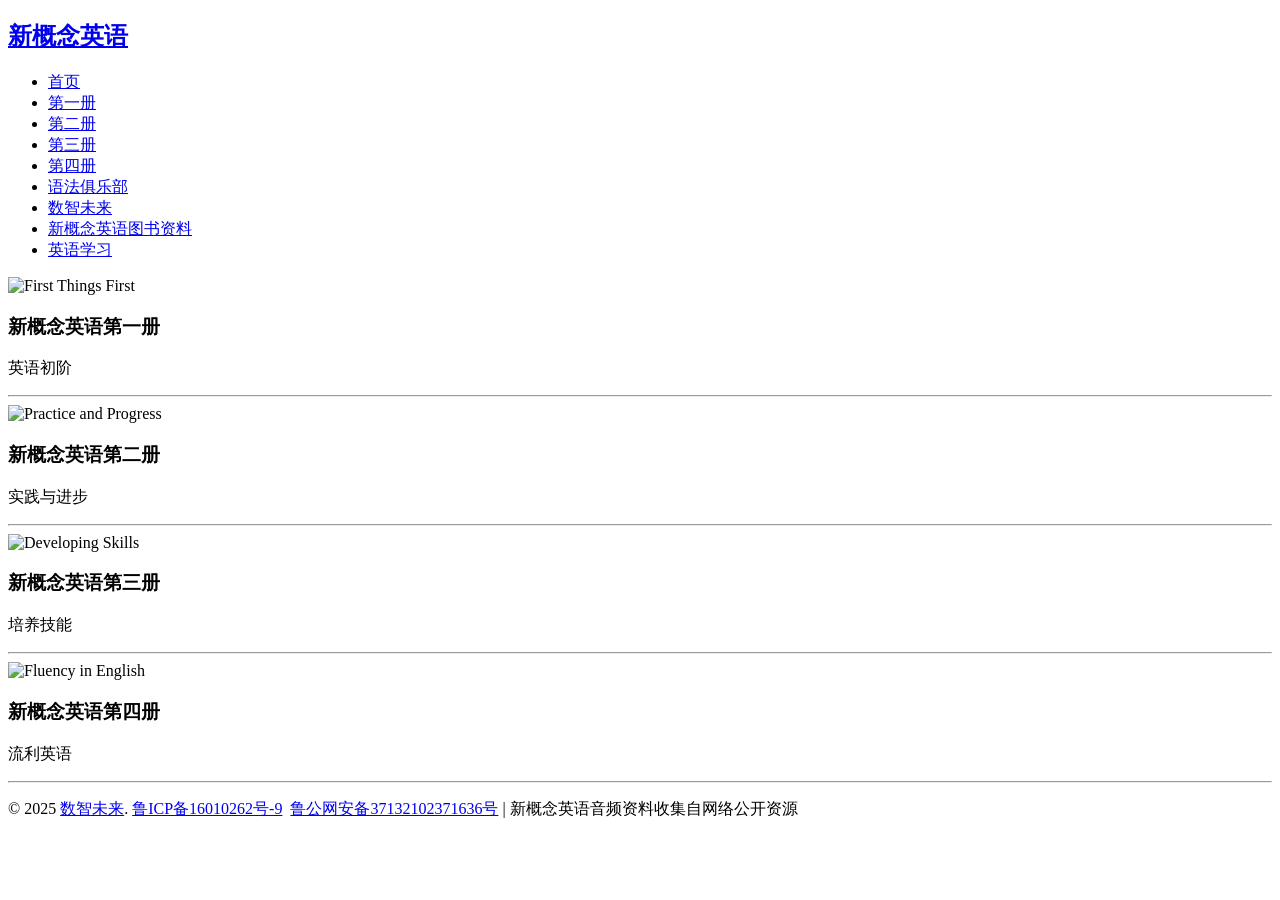
==== book.html @ 3c971c87 "update" ====
<!DOCTYPE html>
<html lang="zh-CN">
<head>
    <meta charset="UTF-8">
    <meta name="viewport" content="width=device-width, initial-scale=1.0">
    <meta name="keywords" content="新概念英语，在线课文朗读，单句点读，随时随地在线学习">
    <meta name="description" content="新概念英语在线学习平台，提供在线课文朗读、单句点读功能，让您随时随地学习新概念英语。">
    <title>新概念英语 - 课本导航</title>
    <link rel="shortcut icon" href="https://szsyw.cn/wp-content/uploads/2025/04/1745759673-60f17011e80d2.png">
    <link rel="stylesheet" href="static/base.css">
    <link rel="stylesheet" href="static/book.css">
    <link rel="stylesheet" href="static/navbar.css">
    <script src="static/book.js"></script>
    <script>
      var _hmt = _hmt || [];
      (function() {
        var hm = document.createElement("script");
        hm.src = "https://hm.baidu.com/hm.js?9f3d17793be95d1f13536f4ed67759a4";
        var s = document.getElementsByTagName("script")[0];  
        s.parentNode.insertBefore(hm, s);
      })();
    </script>
    <script src="https://search.szsyw.cn/cdn/nectips.js"></script>
  </head>
<body>
    <!-- 导航栏 -->
    <nav class="navbar">
        <div class="navbar-container">
            <div class="navbar-content">
                <a href="index.html" class="navbar-brand">
                    <h2>新概念英语</h2>
                </a>
                <ul class="navbar-menu">
                    <li class="navbar-item">
                        <a href="index.html" class="navbar-link">首页</a>
                    </li>
                    <li class="navbar-item">
                        <a href="#NCE1" class="navbar-link">第一册</a>
                    </li>
                    <li class="navbar-item">
                        <a href="#NCE2" class="navbar-link">第二册</a>
                    </li>
                    <li class="navbar-item">
                        <a href="#NCE3" class="navbar-link">第三册</a>
                    </li>
                    <li class="navbar-item">
                        <a href="#NCE4" class="navbar-link">第四册</a>
                    </li>
                    <li class="navbar-item">
                        <a href="https://yufa.szsyw.cn" class="navbar-link" target="_blank" rel="noopener noreferrer">语法俱乐部</a>
                    </li>
                    <li class="navbar-item">
                        <a href="https://diglit.cn/" class="navbar-link" target="_blank" rel="noopener noreferrer">数智未来</a>
                    </li>
                    <li class="navbar-item">
                        <a href="https://pan.quark.cn/s/8cb02bb20dfc" class="navbar-link" target="_blank" rel="noopener noreferrer">新概念英语图书资料</a>
                    </li>
                    <li class="navbar-item">
                        <a href="https://szsyw.cn/english" class="navbar-link" target="_blank" rel="noopener noreferrer">英语学习</a>
                    </li>
                </ul>
            </div>
        </div>
    </nav>

    <!-- 锚点元素 -->
    <div id="NCE1" class="book-anchor"></div>
    <div id="NCE2" class="book-anchor"></div>
    <div id="NCE3" class="book-anchor"></div>
    <div id="NCE4" class="book-anchor"></div>
<!-- （一）课文列表 -->
<div class="book-container" id="book-1">
    <div class="book-header">
        <img src="images/NCE1.jpg" alt="First Things First">
        <div class="book-title">
            <h3>新概念英语第一册</h3>
            <p>英语初阶</p>
        </div>
    </div>
    <hr>
    <div class="lessons-grid" id="book-1-lessons"></div>
</div>

<!-- （二）课文列表 -->
<div class="book-container" id="book-2">
    <div class="book-header">
        <img src="images/NCE2.jpg" alt="Practice and Progress">
        <div class="book-title">
            <h3>新概念英语第二册</h3>
            <p>实践与进步</p>
        </div>
    </div>
    <hr>
    <div class="lessons-grid" id="book-2-lessons"></div>
</div>

<!-- （三）课文列表 -->
<div class="book-container" id="book-3">
    <div class="book-header">
        <img src="images/NCE3.jpg" alt="Developing Skills">
        <div class="book-title">
            <h3>新概念英语第三册</h3>
            <p>培养技能</p>
        </div>
    </div>
    <hr>
    <div class="lessons-grid" id="book-3-lessons"></div>
</div>

<!-- （四）课文列表 -->
<div class="book-container" id="book-4">
    <div class="book-header">
        <img src="images/NCE4.jpg" alt="Fluency in English">
        <div class="book-title">
            <h3>新概念英语第四册</h3>
            <p>流利英语</p>
        </div>
    </div>
    <hr>
    <div class="lessons-grid" id="book-4-lessons"></div>
</div>

<footer>
    <p>© 2025 <a href="https://diglit.cn/">数智未来</a>. <a href="https://beian.miit.gov.cn/" target="_blank" rel="noopener noreferrer">鲁ICP备16010262号-9</a>  <a href="http://www.beian.gov.cn/portal/registerSystemInfo?recordcode=37132102371636" target="_blank" rel="noopener noreferrer">鲁公网安备37132102371636号</a> | 新概念英语音频资料收集自网络公开资源</p>
</footer>
</body>
</html>
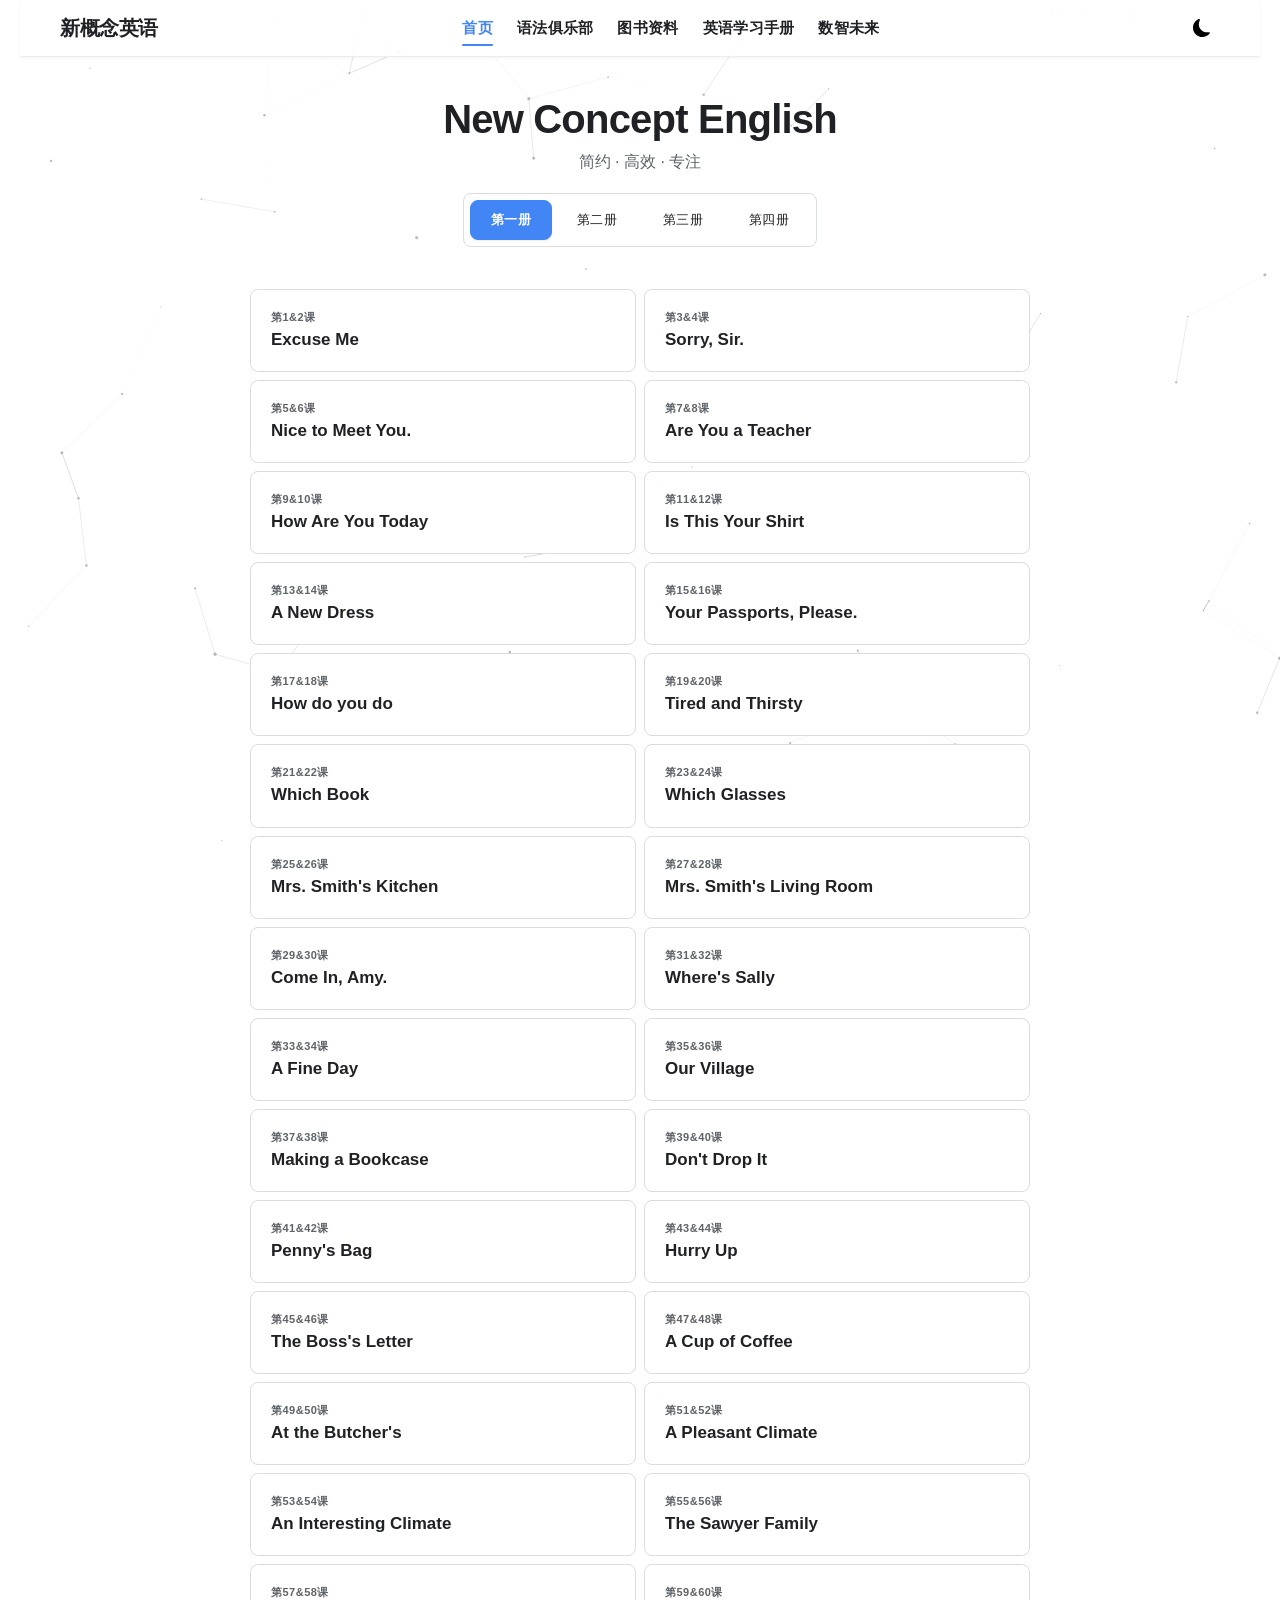
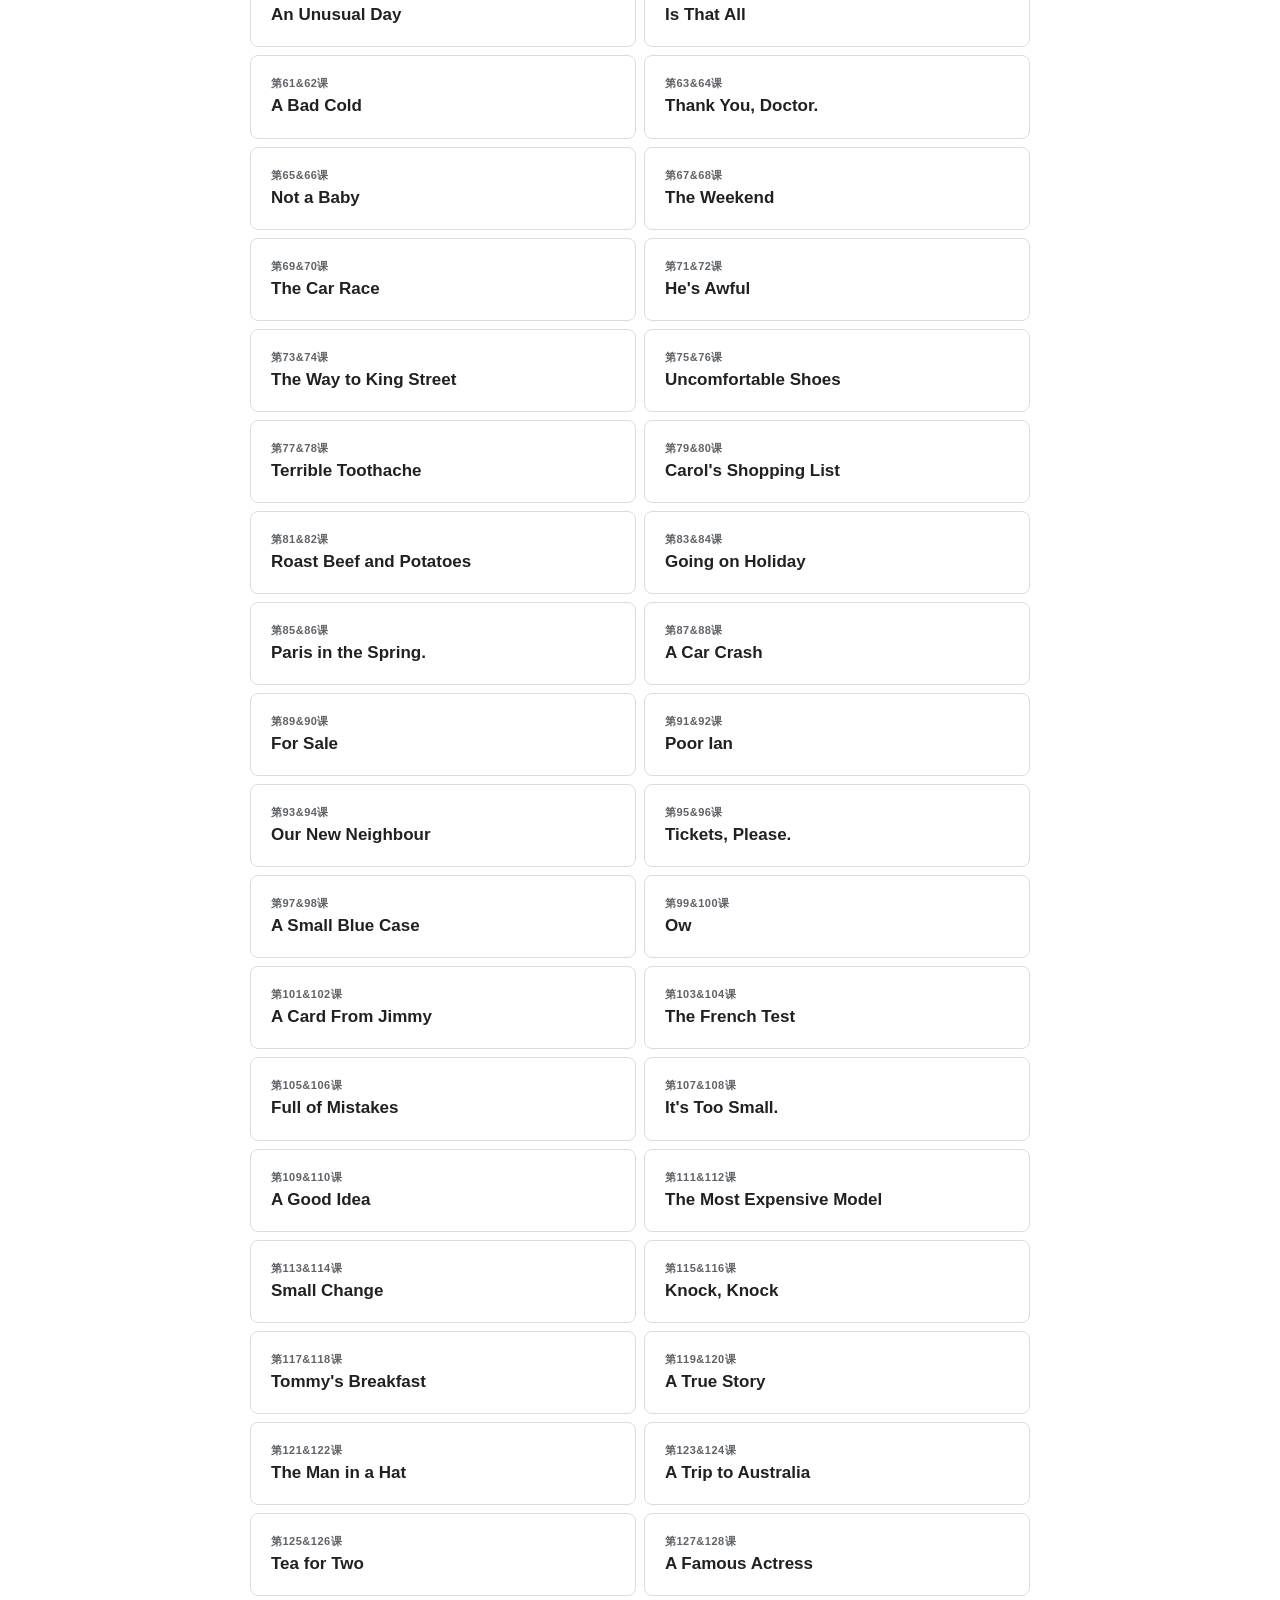
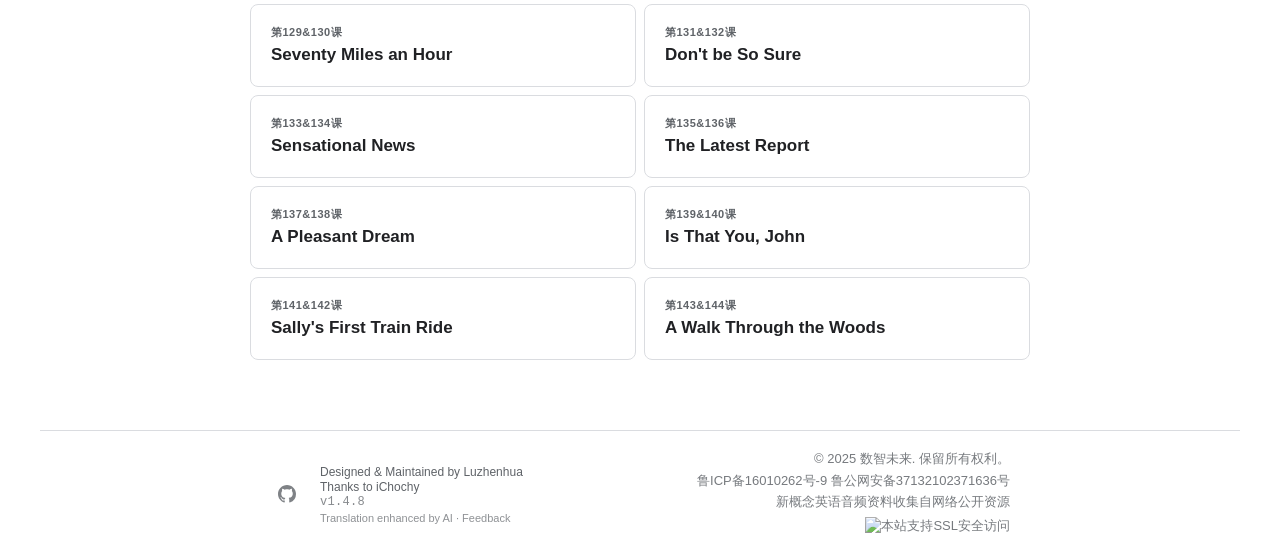
==== commit 68e0f04e: "add" ====
--- a/book.html
+++ b/book.html
@@ -1,127 +1,17 @@
 <!DOCTYPE html>
 <html lang="zh-CN">
 <head>
-    <meta charset="UTF-8">
-    <meta name="viewport" content="width=device-width, initial-scale=1.0">
-    <meta name="keywords" content="新概念英语，在线课文朗读，单句点读，随时随地在线学习">
-    <meta name="description" content="新概念英语在线学习平台，提供在线课文朗读、单句点读功能，让您随时随地学习新概念英语。">
-    <title>新概念英语 - 课本导航</title>
-    <link rel="shortcut icon" href="https://szsyw.cn/wp-content/uploads/2025/04/1745759673-60f17011e80d2.png">
-    <link rel="stylesheet" href="static/base.css">
-    <link rel="stylesheet" href="static/book.css">
-    <link rel="stylesheet" href="static/navbar.css">
-    <script src="static/book.js"></script>
-    <script>
-      var _hmt = _hmt || [];
-      (function() {
-        var hm = document.createElement("script");
-        hm.src = "https://hm.baidu.com/hm.js?9f3d17793be95d1f13536f4ed67759a4";
-        var s = document.getElementsByTagName("script")[0];  
-        s.parentNode.insertBefore(hm, s);
-      })();
-    </script>
-    <script src="https://search.szsyw.cn/cdn/nectips.js"></script>
-  </head>
+  <meta charset="UTF-8">
+  <meta name="viewport" content="width=device-width, initial-scale=1">
+  <title>跳转中…</title>
+</head>
 <body>
-    <!-- 导航栏 -->
-    <nav class="navbar">
-        <div class="navbar-container">
-            <div class="navbar-content">
-                <a href="index.html" class="navbar-brand">
-                    <h2>新概念英语</h2>
-                </a>
-                <ul class="navbar-menu">
-                    <li class="navbar-item">
-                        <a href="index.html" class="navbar-link">首页</a>
-                    </li>
-                    <li class="navbar-item">
-                        <a href="#NCE1" class="navbar-link">第一册</a>
-                    </li>
-                    <li class="navbar-item">
-                        <a href="#NCE2" class="navbar-link">第二册</a>
-                    </li>
-                    <li class="navbar-item">
-                        <a href="#NCE3" class="navbar-link">第三册</a>
-                    </li>
-                    <li class="navbar-item">
-                        <a href="#NCE4" class="navbar-link">第四册</a>
-                    </li>
-                    <li class="navbar-item">
-                        <a href="https://yufa.szsyw.cn" class="navbar-link" target="_blank" rel="noopener noreferrer">语法俱乐部</a>
-                    </li>
-                    <li class="navbar-item">
-                        <a href="https://diglit.cn/" class="navbar-link" target="_blank" rel="noopener noreferrer">数智未来</a>
-                    </li>
-                    <li class="navbar-item">
-                        <a href="https://pan.quark.cn/s/8cb02bb20dfc" class="navbar-link" target="_blank" rel="noopener noreferrer">新概念英语图书资料</a>
-                    </li>
-                    <li class="navbar-item">
-                        <a href="https://szsyw.cn/english" class="navbar-link" target="_blank" rel="noopener noreferrer">英语学习</a>
-                    </li>
-                </ul>
-            </div>
-        </div>
-    </nav>
-
-    <!-- 锚点元素 -->
-    <div id="NCE1" class="book-anchor"></div>
-    <div id="NCE2" class="book-anchor"></div>
-    <div id="NCE3" class="book-anchor"></div>
-    <div id="NCE4" class="book-anchor"></div>
-<!-- （一）课文列表 -->
-<div class="book-container" id="book-1">
-    <div class="book-header">
-        <img src="images/NCE1.jpg" alt="First Things First">
-        <div class="book-title">
-            <h3>新概念英语第一册</h3>
-            <p>英语初阶</p>
-        </div>
-    </div>
-    <hr>
-    <div class="lessons-grid" id="book-1-lessons"></div>
-</div>
-
-<!-- （二）课文列表 -->
-<div class="book-container" id="book-2">
-    <div class="book-header">
-        <img src="images/NCE2.jpg" alt="Practice and Progress">
-        <div class="book-title">
-            <h3>新概念英语第二册</h3>
-            <p>实践与进步</p>
-        </div>
-    </div>
-    <hr>
-    <div class="lessons-grid" id="book-2-lessons"></div>
-</div>
-
-<!-- （三）课文列表 -->
-<div class="book-container" id="book-3">
-    <div class="book-header">
-        <img src="images/NCE3.jpg" alt="Developing Skills">
-        <div class="book-title">
-            <h3>新概念英语第三册</h3>
-            <p>培养技能</p>
-        </div>
-    </div>
-    <hr>
-    <div class="lessons-grid" id="book-3-lessons"></div>
-</div>
-
-<!-- （四）课文列表 -->
-<div class="book-container" id="book-4">
-    <div class="book-header">
-        <img src="images/NCE4.jpg" alt="Fluency in English">
-        <div class="book-title">
-            <h3>新概念英语第四册</h3>
-            <p>流利英语</p>
-        </div>
-    </div>
-    <hr>
-    <div class="lessons-grid" id="book-4-lessons"></div>
-</div>
-
-<footer>
-    <p>© 2025 <a href="https://diglit.cn/">数智未来</a>. <a href="https://beian.miit.gov.cn/" target="_blank" rel="noopener noreferrer">鲁ICP备16010262号-9</a>  <a href="http://www.beian.gov.cn/portal/registerSystemInfo?recordcode=37132102371636" target="_blank" rel="noopener noreferrer">鲁公网安备37132102371636号</a> | 新概念英语音频资料收集自网络公开资源</p>
-</footer>
+  <script>
+    // 兼容历史链接：book.html#NCEx → index.html#NCEx
+    location.replace('index.html' + (location.hash || '#NCE1'));
+  </script>
+  <noscript>
+    <p>请前往 <a href="index.html#NCE1">首页</a></p>
+  </noscript>
 </body>
-</html>+</html>
